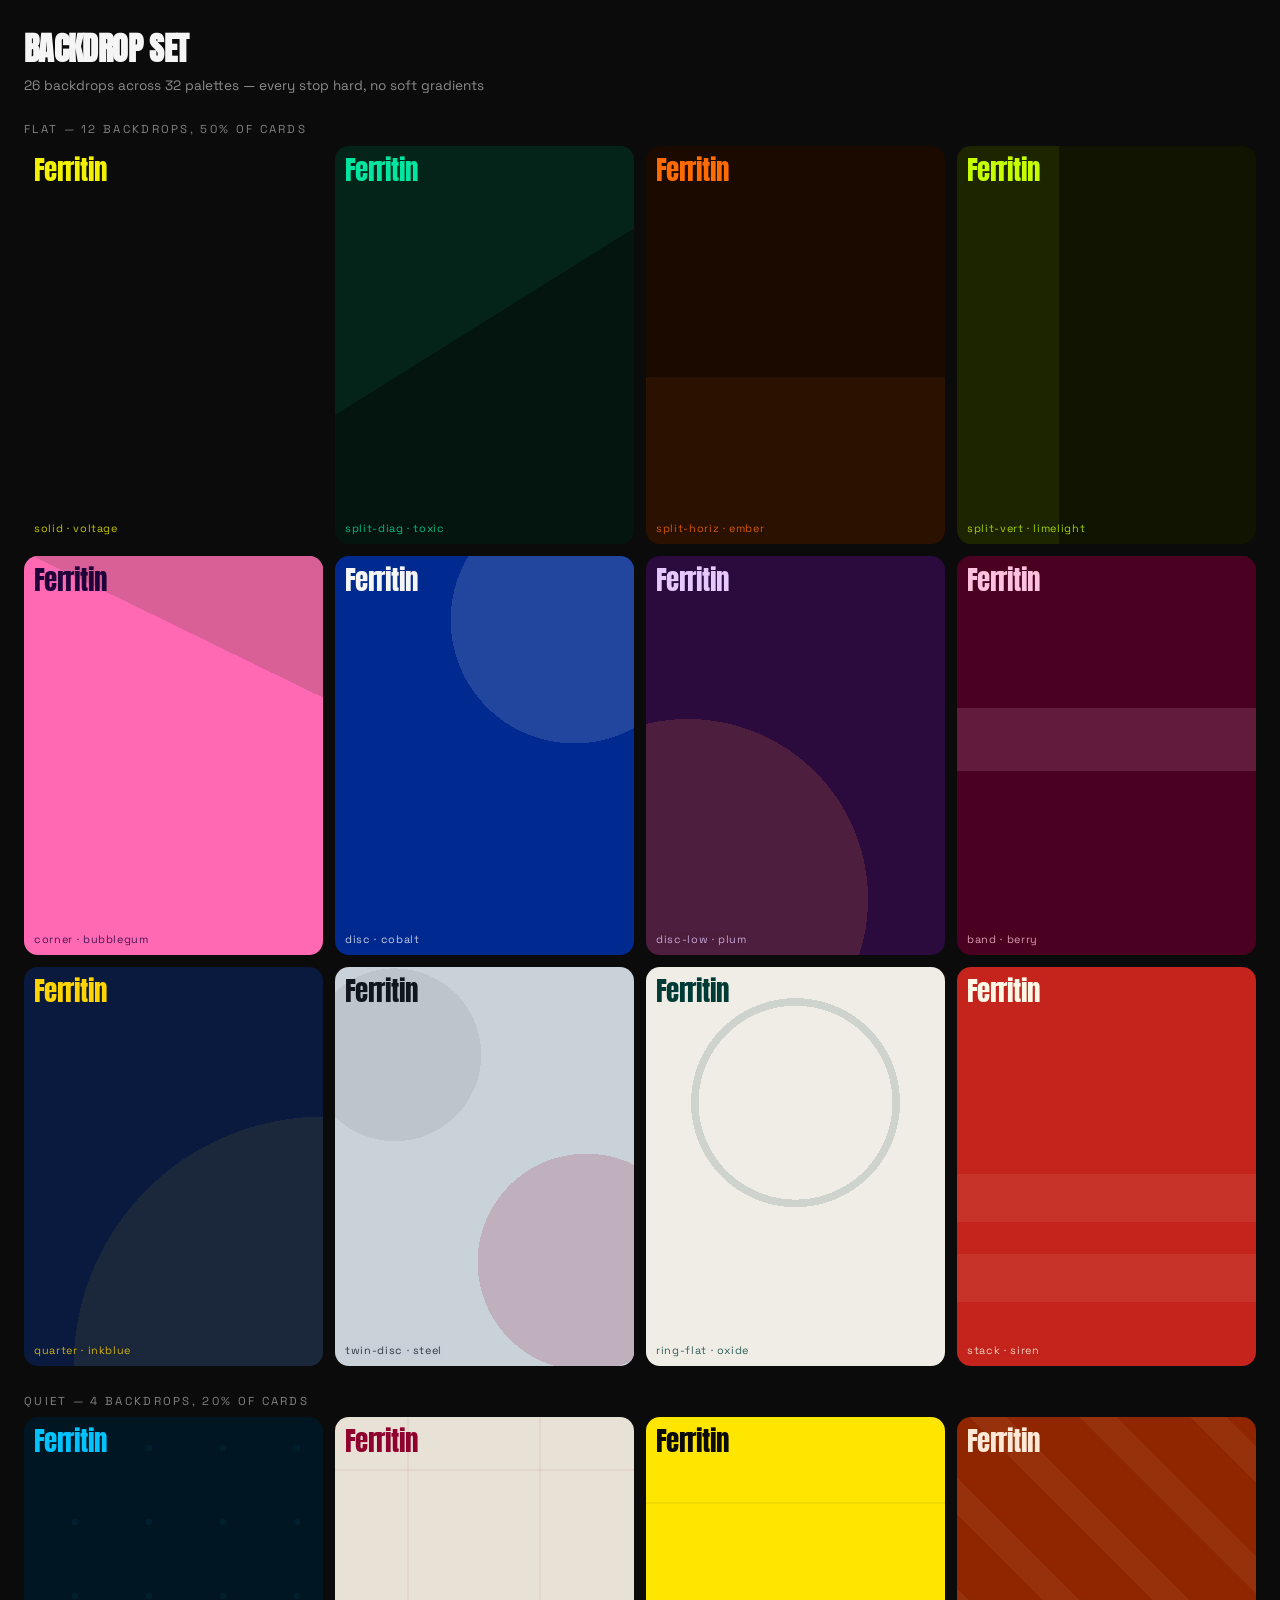
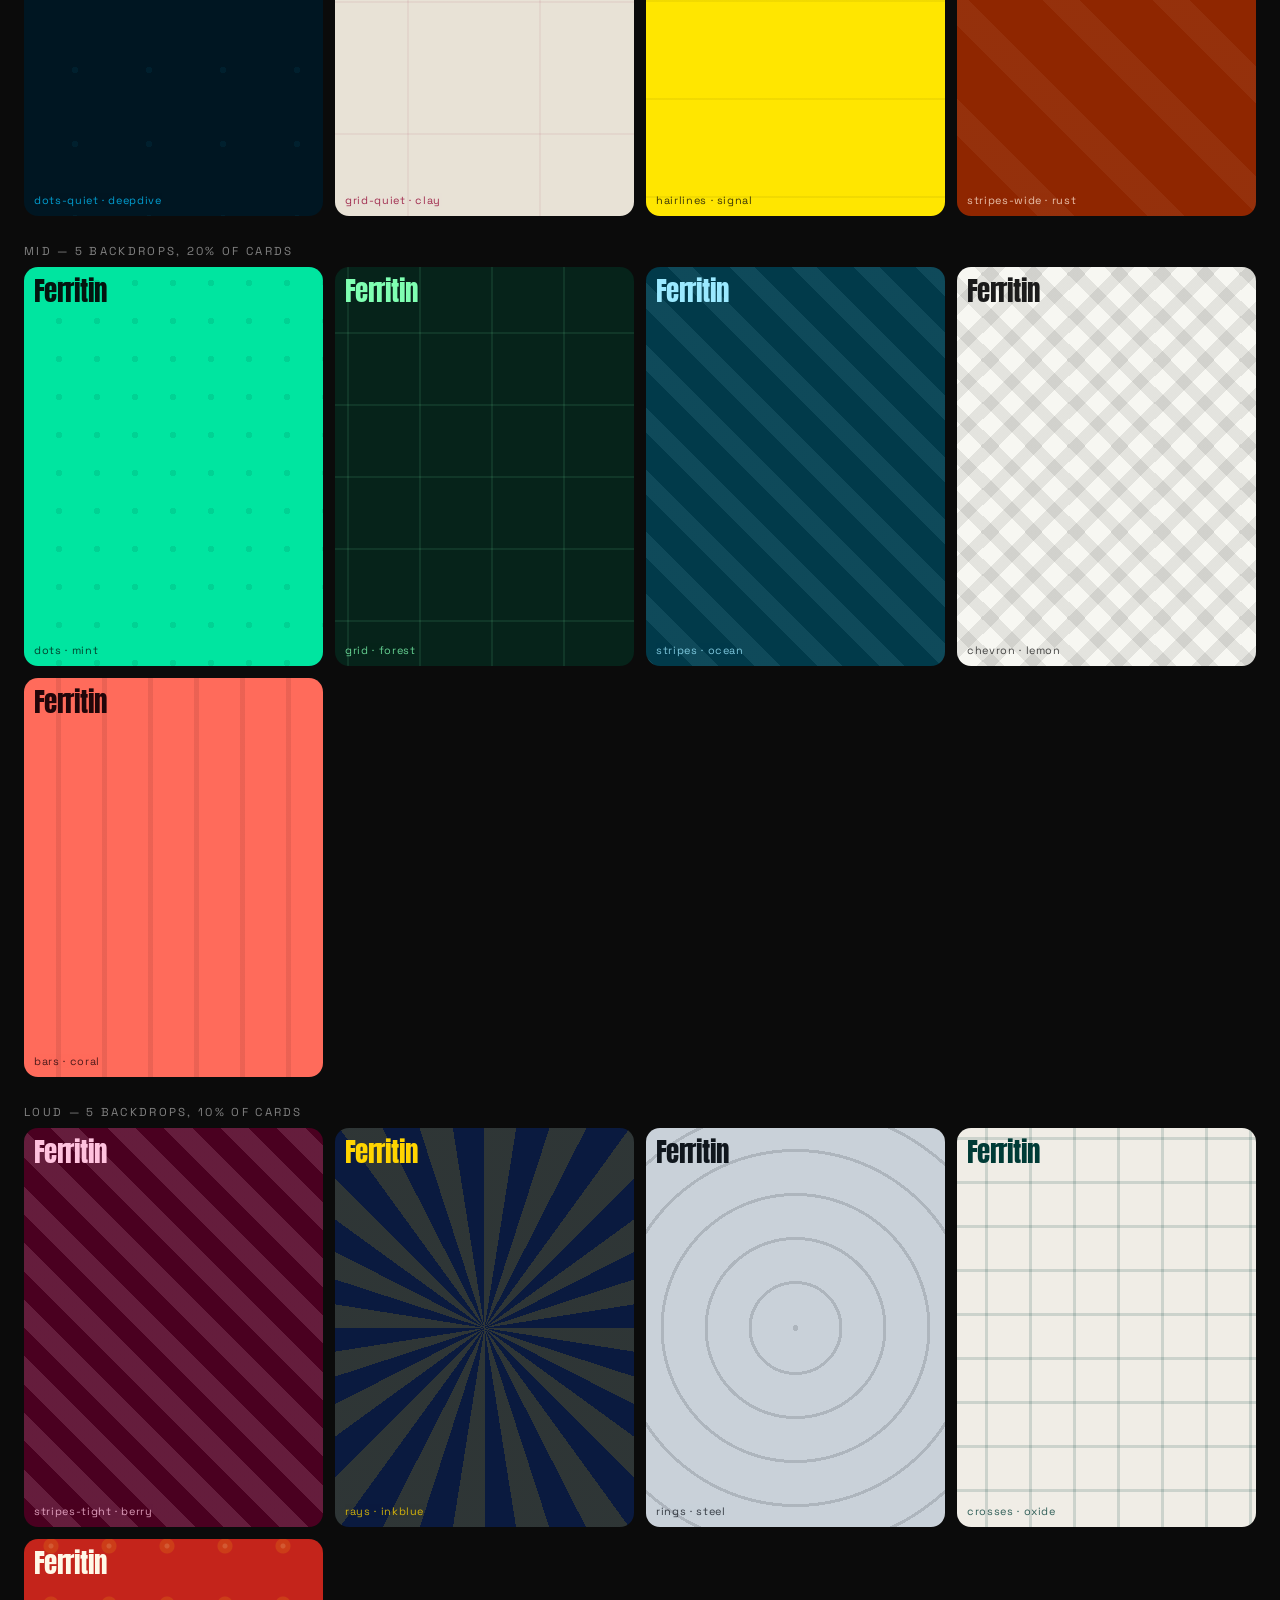
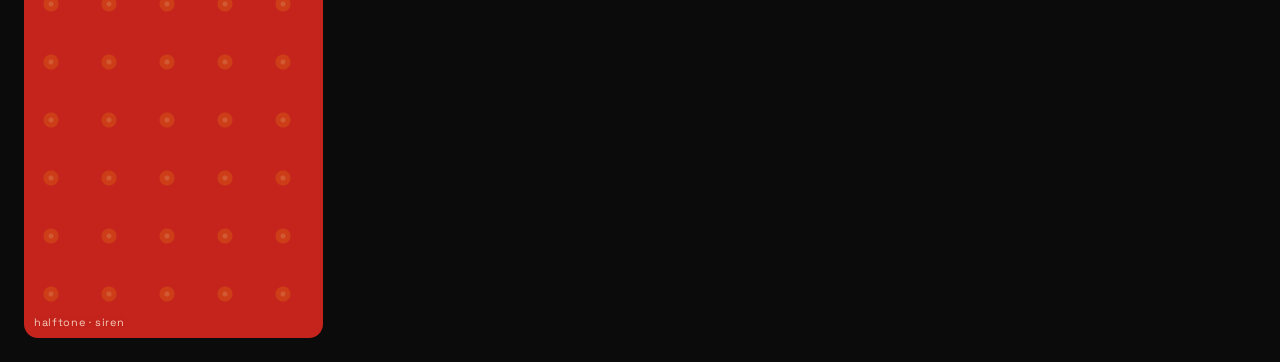
==== tools/backdrops.html @ 82ebcc1c "Rebuild backdrops as a flat four-tier system Backdrops are now flat by construction: every colour st" ====
<!DOCTYPE html>
<html lang="en">
<head>
<meta charset="utf-8">
<meta name="viewport" content="width=device-width, initial-scale=1">
<title>MYFLASH — backdrop set</title>
<link href="https://fonts.googleapis.com/css2?family=Anton&family=Space+Grotesk:wght@700&display=swap" rel="stylesheet">
<style>
  * { box-sizing: border-box; }
  body {
    margin: 0; padding: 24px;
    background: #0b0b0b; color: #f5f5f5;
    font-family: "Space Grotesk", system-ui, sans-serif;
  }
  h1 { font-family: "Anton", sans-serif; font-size: 2rem; margin: 0 0 .25rem; letter-spacing: -.02em; }
  .sub { opacity: .55; font-size: .85rem; margin-bottom: 1.5rem; }
  .tier-head {
    font-size: .72rem; letter-spacing: .2em; text-transform: uppercase;
    opacity: .5; margin: 1.75rem 0 .6rem;
  }
  .grid { display: grid; grid-template-columns: repeat(4, 1fr); gap: 12px; }
  .swatch {
    position: relative; aspect-ratio: 3/4; border-radius: 14px;
    overflow: hidden; background: var(--bg);
  }
  .bd { position: absolute; inset: 0; background-repeat: no-repeat; }
  .bd.tiled { inset: -20%; background-repeat: repeat; }
  .label {
    position: absolute; left: 10px; right: 10px; bottom: 9px;
    font-size: .68rem; letter-spacing: .06em; color: var(--ink); opacity: .8;
  }
  .word {
    position: absolute; left: 10px; top: 12px; right: 10px;
    font-family: "Anton", sans-serif; font-size: 1.7rem; line-height: .9;
    color: var(--ink); letter-spacing: -.02em;
  }
</style>
</head>
<body>
<h1>BACKDROP SET</h1>
<div class="sub" id="sub"></div>
<div id="out"></div>

<script src="../js/theme.js"></script>
<script>
  var TIERS = ['flat', 'quiet', 'mid', 'loud'];
  var out = document.getElementById('out');
  var P = Theme.PALETTES, B = Theme.BACKDROPS;

  var totalWeight = B.reduce(function (s, b) { return s + b.weight; }, 0);

  TIERS.forEach(function (tier) {
    var items = B.filter(function (b) { return b.tier === tier; });
    var share = items.reduce(function (s, b) { return s + b.weight; }, 0) / totalWeight;

    var head = document.createElement('div');
    head.className = 'tier-head';
    head.textContent = tier + ' — ' + items.length + ' backdrops, ' + Math.round(share * 100) + '% of cards';
    out.appendChild(head);

    var grid = document.createElement('div');
    grid.className = 'grid';

    items.forEach(function (b, i) {
      /* Spread palettes across the sheet so colour variety is visible too. */
      var p = P[(TIERS.indexOf(tier) * 7 + i * 3) % P.length];
      var bd = b.make(Theme._tones(p));

      var sw = document.createElement('div');
      sw.className = 'swatch';
      sw.style.setProperty('--bg', p.bg);
      sw.style.setProperty('--ink', p.ink);

      var layer = document.createElement('div');
      layer.className = 'bd' + (tier === 'flat' ? '' : ' tiled');
      layer.style.backgroundImage = bd.image;
      layer.style.backgroundSize = bd.size;

      var word = document.createElement('div');
      word.className = 'word';
      word.textContent = 'Ferritin';

      var label = document.createElement('div');
      label.className = 'label';
      label.textContent = b.name + ' · ' + p.name;

      sw.appendChild(layer);
      sw.appendChild(word);
      sw.appendChild(label);
      grid.appendChild(sw);
    });

    out.appendChild(grid);
  });

  document.getElementById('sub').textContent =
    B.length + ' backdrops across ' + P.length + ' palettes — every stop hard, no soft gradients';
</script>
</body>
</html>
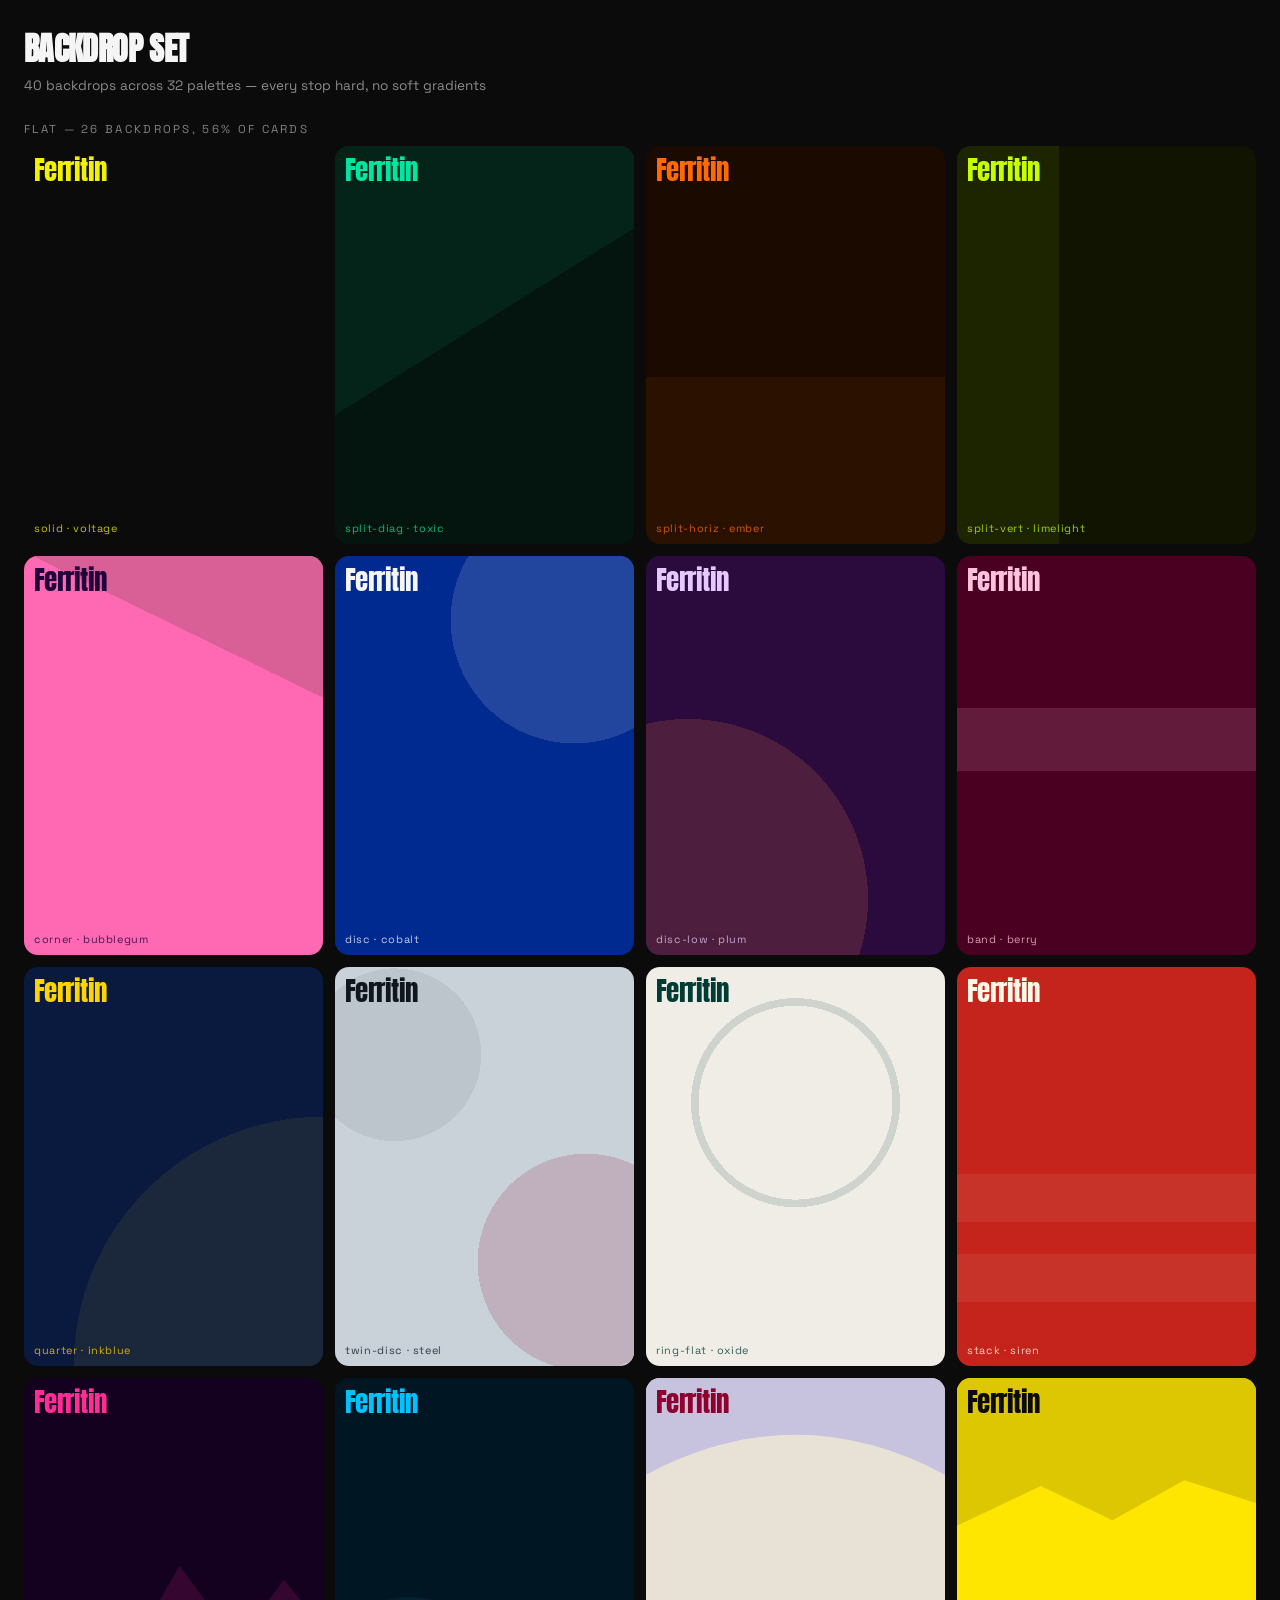
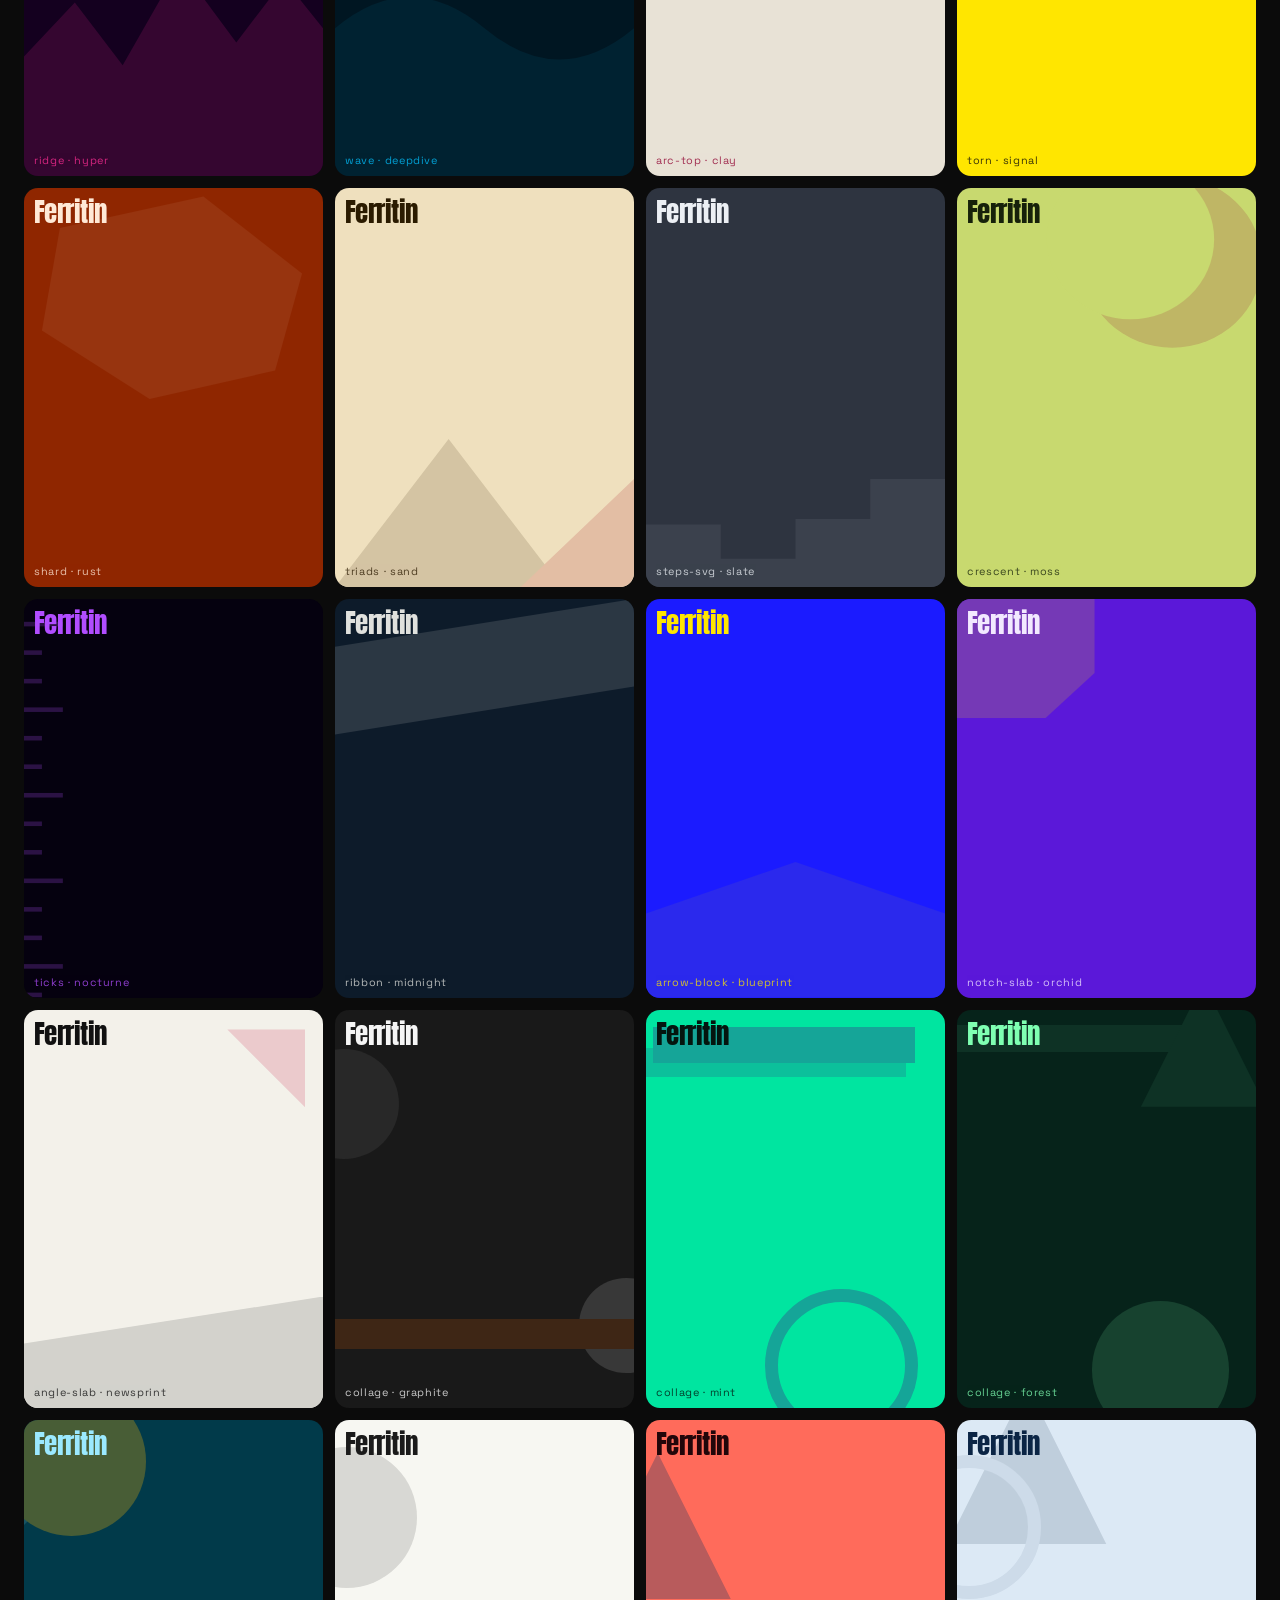
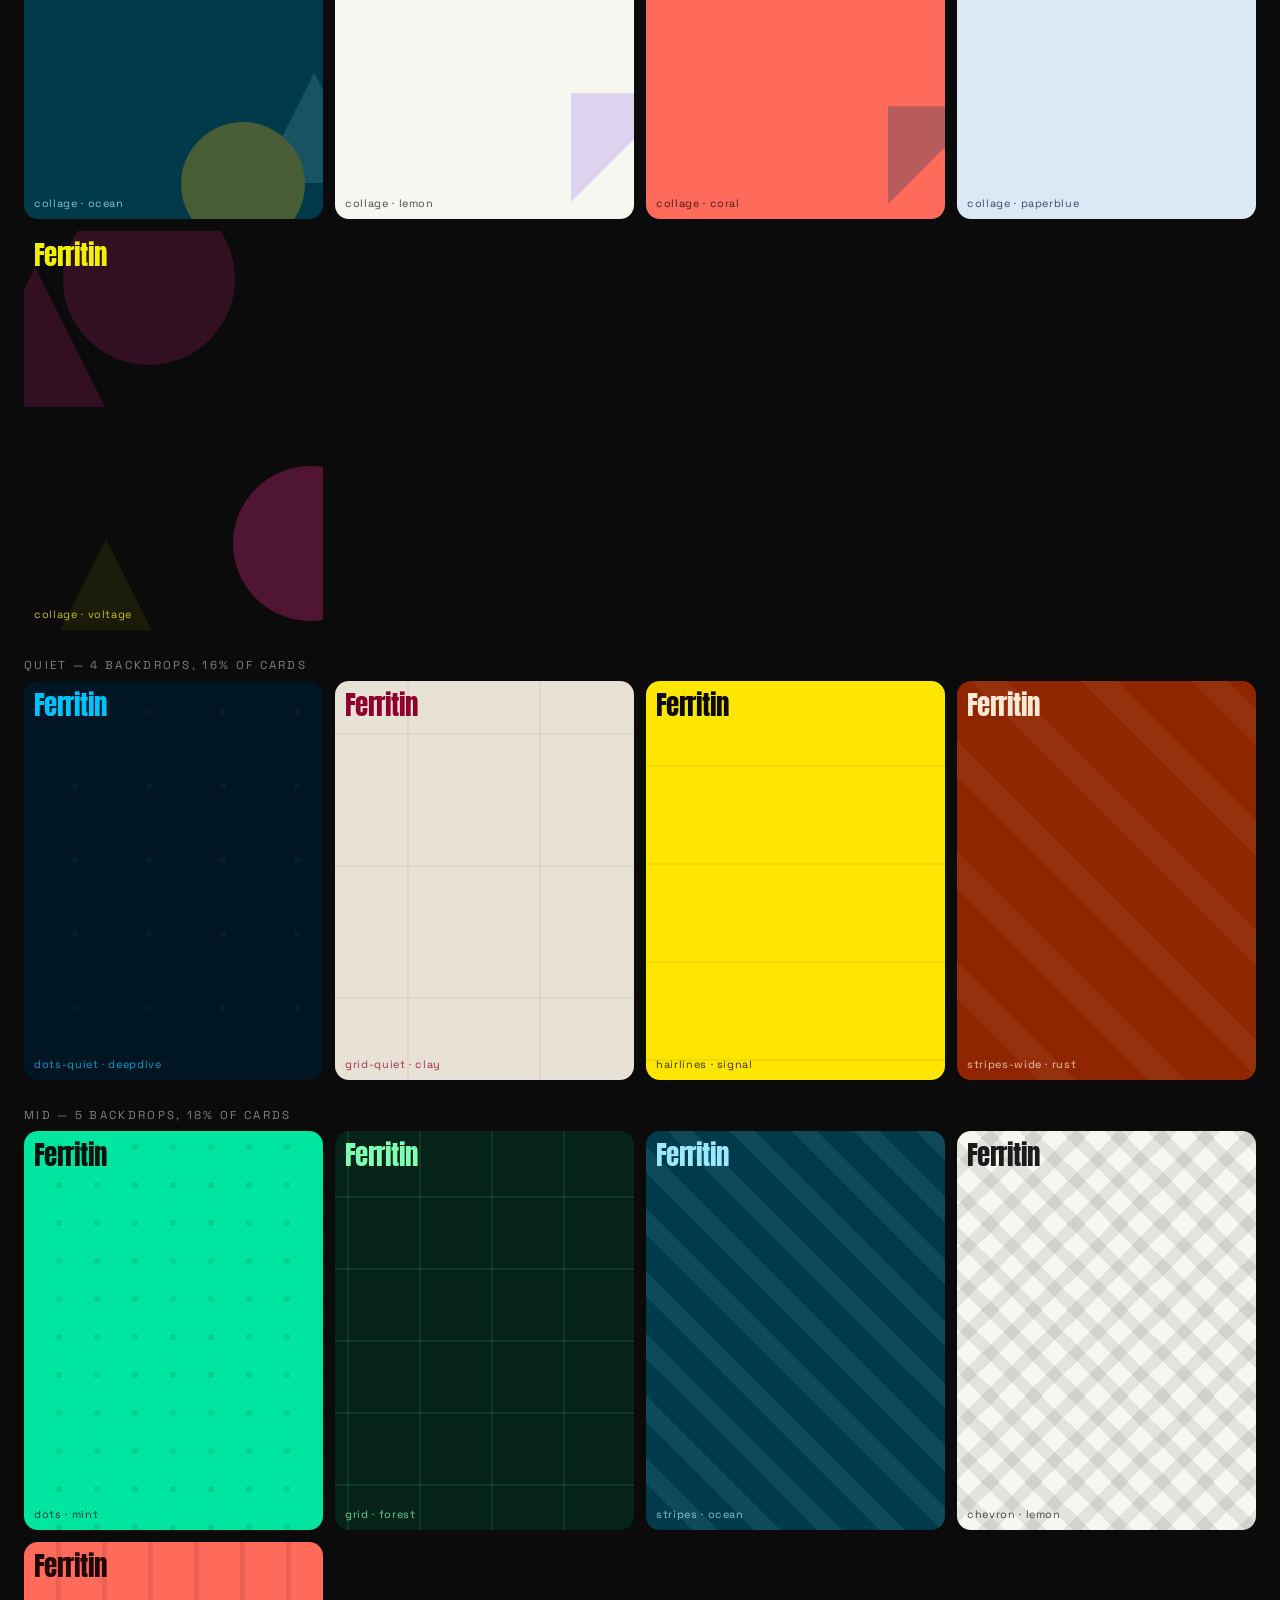
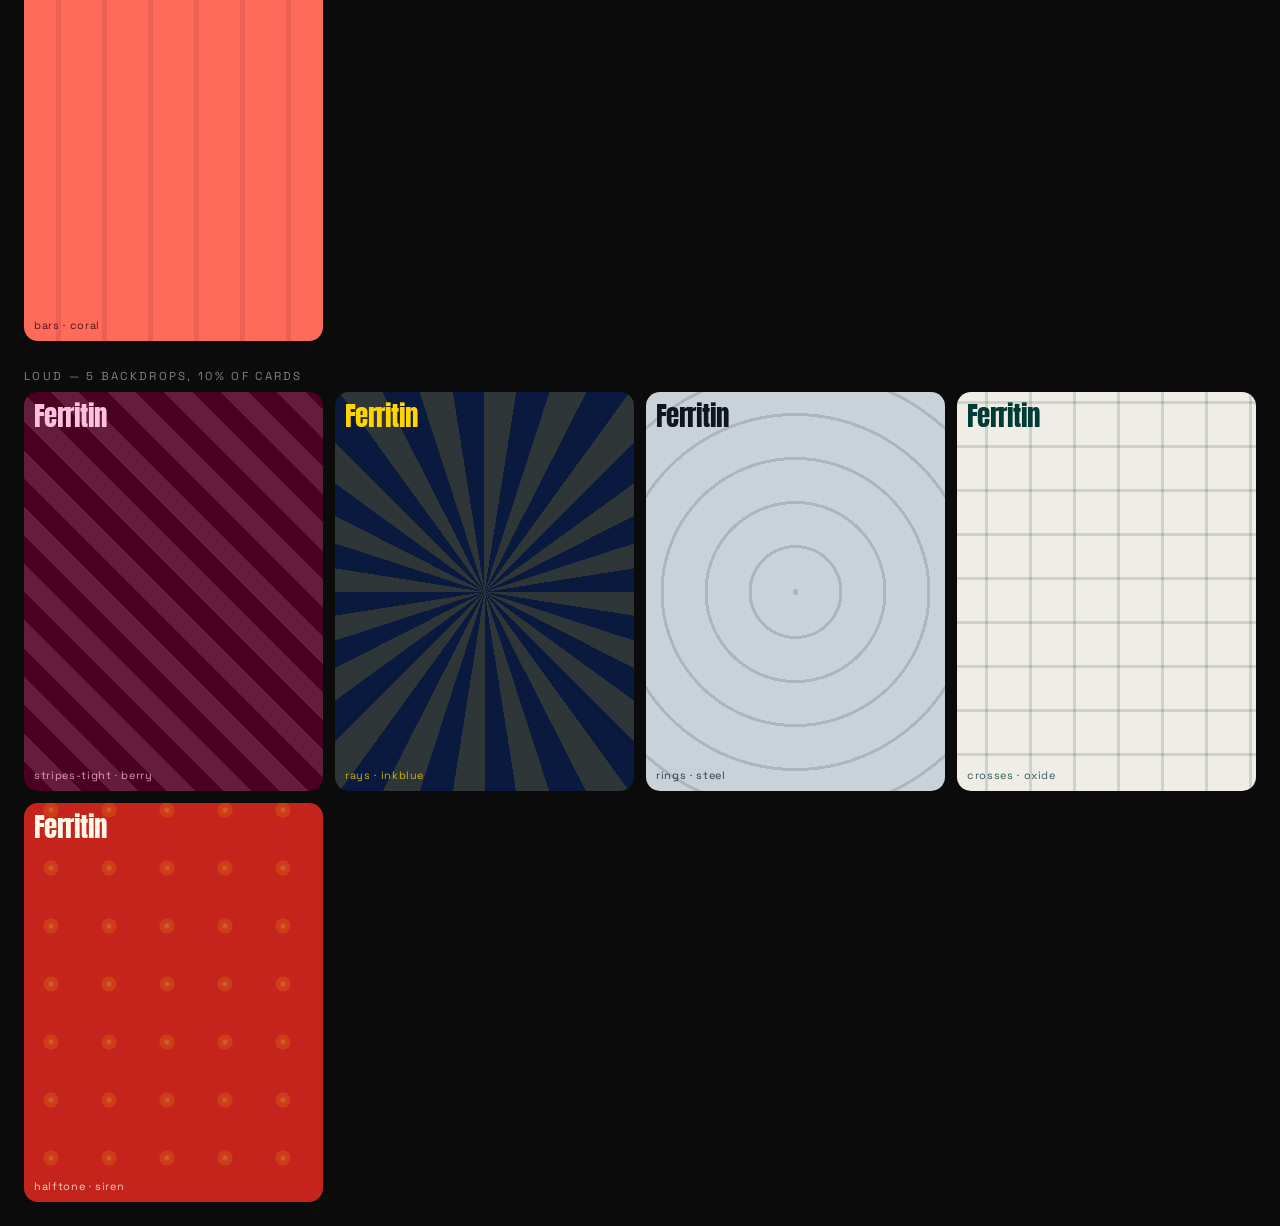
==== commit cfbb4851: "Add SVG, clip-path, and collage backdrop families Grows the flat tier from 12 backdrops to 26 by add" ====
--- a/tools/backdrops.html
+++ b/tools/backdrops.html
@@ -23,8 +23,9 @@
     position: relative; aspect-ratio: 3/4; border-radius: 14px;
     overflow: hidden; background: var(--bg);
   }
-  .bd { position: absolute; inset: 0; background-repeat: no-repeat; }
+  .bd { position: absolute; inset: 0; background-repeat: no-repeat; overflow: hidden; }
   .bd.tiled { inset: -20%; background-repeat: repeat; }
+  .bd-layer { position: absolute; }
   .label {
     position: absolute; left: 10px; right: 10px; bottom: 9px;
     font-size: .68rem; letter-spacing: .06em; color: var(--ink); opacity: .8;
@@ -50,12 +51,19 @@
   var totalWeight = B.reduce(function (s, b) { return s + b.weight; }, 0);
 
   TIERS.forEach(function (tier) {
-    var items = B.filter(function (b) { return b.tier === tier; });
-    var share = items.reduce(function (s, b) { return s + b.weight; }, 0) / totalWeight;
+    var defs = B.filter(function (b) { return b.tier === tier; });
+    var share = defs.reduce(function (s, b) { return s + b.weight; }, 0) / totalWeight;
+
+    /* Collage is a family, not a single look — show several outcomes. */
+    var items = [];
+    defs.forEach(function (b) {
+      var n = b.name === 'collage' ? 8 : 1;
+      for (var k = 0; k < n; k++) items.push(b);
+    });
 
     var head = document.createElement('div');
     head.className = 'tier-head';
-    head.textContent = tier + ' — ' + items.length + ' backdrops, ' + Math.round(share * 100) + '% of cards';
+    head.textContent = tier + ' — ' + defs.length + ' backdrops, ' + Math.round(share * 100) + '% of cards';
     out.appendChild(head);
 
     var grid = document.createElement('div');
@@ -64,7 +72,8 @@
     items.forEach(function (b, i) {
       /* Spread palettes across the sheet so colour variety is visible too. */
       var p = P[(TIERS.indexOf(tier) * 7 + i * 3) % P.length];
-      var bd = b.make(Theme._tones(p));
+      var tone = Theme._tones(p);
+      var bd = b.build ? { image: 'none', size: 'auto', layers: b.build(tone) } : b.make(tone);
 
       var sw = document.createElement('div');
       sw.className = 'swatch';
@@ -75,6 +84,13 @@
       layer.className = 'bd' + (tier === 'flat' ? '' : ' tiled');
       layer.style.backgroundImage = bd.image;
       layer.style.backgroundSize = bd.size;
+
+      (bd.layers || []).forEach(function (spec) {
+        var sh = document.createElement('div');
+        sh.className = 'bd-layer';
+        Object.keys(spec).forEach(function (k) { sh.style[k] = spec[k]; });
+        layer.appendChild(sh);
+      });
 
       var word = document.createElement('div');
       word.className = 'word';
